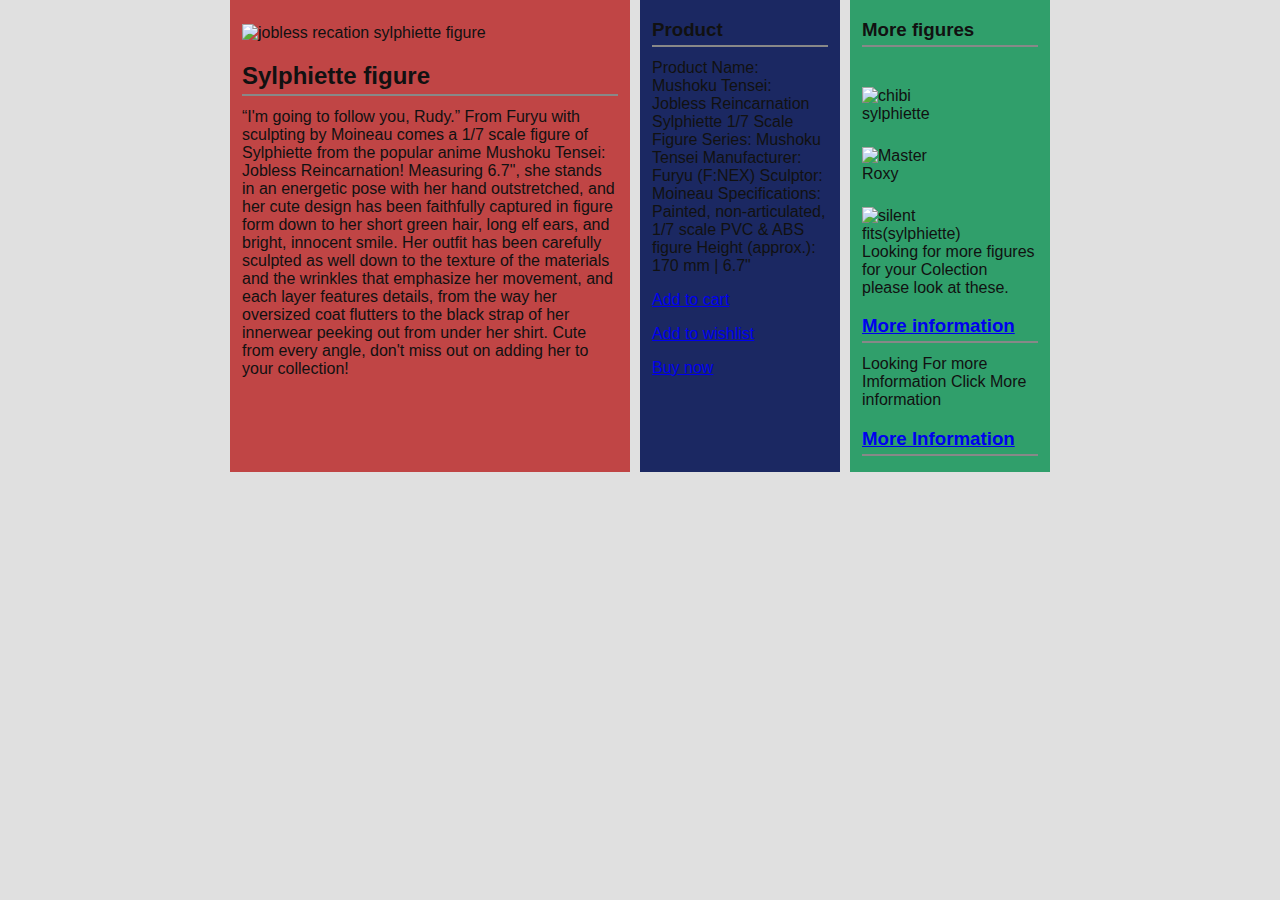
==== test-for-students/index.html @ 5f64ad26 "dfsdf" ====
<!DOCTYPE html>
<html lang="en">
    <head>
        <meta charset="UTF-8">
        <meta name="viewport" content="width=device-width, initial-scale=1.0">
        <title>MeBay-Product-Page</title>
        <link href="css/style.css" rel="stylesheet">
    </head>
        <body>
            <div id="three-columns">
                <div id="column-1">
                    <img class="image-1"
                        src="images/sylphiette.png"
                        alt="jobless recation sylphiette figure"
                    >
                    <h2>
                        Sylphiette figure
                    </h2>
                    <p>
                        “I'm going to follow you, Rudy.”
                        From Furyu with sculpting by Moineau comes a 1/7 scale 
                        figure of Sylphiette from the popular anime Mushoku Tensei:
                         Jobless Reincarnation! Measuring 6.7", she stands in 
                         an energetic pose with her hand outstretched, and her
                         cute design has been faithfully captured in figure form
                          down to her short green hair, long elf ears, and 
                          bright, innocent smile. Her outfit has been carefully
                          sculpted as well down to the texture of the materials
                          and the wrinkles that emphasize her movement, and each
                        layer features details, from the way her oversized coat 
                        flutters to the black strap of her innerwear peeking out 
                        from under her shirt. Cute from every angle, don't miss 
                        out on adding her to your collection!
                    </p>
                </div>
                <div id="column-2">
                    <h3>Product</h3>
                    <p>
                    Product Name: Mushoku Tensei: Jobless Reincarnation Sylphiette 1/7 Scale Figure

                    Series: Mushoku Tensei
                    Manufacturer: Furyu (F:NEX)
                    Sculptor: Moineau
                    Specifications: Painted, non-articulated,
                    1/7 scale PVC & ABS figure
                    Height (approx.): 170 mm | 6.7"
                    </p>
                    <p>
                        <a href="#section1">Add to cart</a>
                    </p>
                    <p>
                        <a href="#section1">Add to wishlist</a>
                    </p>
                    <p>
                        <a href="#section1">Buy now</a>
                    </p>
                </div>
                <div id="column-3">
                    <h3>More figures</h3>
                    <p>
                        <div id="images-2">
                            <img
                                src="images/3.png"
                                alt="chibi sylphiette"
                            >
                            <img
                                src="images/4.png"
                                alt="Master Roxy"
                            >
                            <img
                                src="images/number 2.png"
                                alt="silent fits(sylphiette)"
                            >
                        </div>
                        Looking for more figures for your Colection please look 
                        at these.                   
                    </p>
                    <h3><a href="#section1">More information</a></h3>
                    <p>
                       Looking For more Imformation Click More information
                       <h3><a href="#section1">More Information</a></h3>
                    </p>
                </div>
            </div>
    </body>
</html>
---- test-for-students/css/style.css ----
* {
    box-sizing: border-box;
}
body {
    margin: 0px;
    font-family: sans-serif;
}
body {
    background-color: #E0E0E0;
    color: #111111;
}
#image-1{
    width: 100px;
}
#images-2{
    width: 100px;
}
#three-columns {
    display: grid;
    grid-template-columns: 1fr 400px 200px 200px 1fr;
    grid-template-areas: ". column-area-1 column-area-2 column-area-3 .";
    gap: 10px;
}
#column-1 {
    background-color: rgb(192, 69, 69);
    padding: 0px 12px;
    grid-area: column-area-1;
}
#column-2 {
    background-color: rgb(27, 40, 98);
    padding: 0px 12px;
    grid-area: column-area-2;
}
#column-3 {
    background-color: rgb(48, 159, 107);
    padding: 0px 12px;
    grid-area: column-area-3;
}
#three-columns img {
    margin-top: 24px;
    width: 100%;
}
#three-columns h2,
#three-columns h3 {
    border-bottom: 2px solid #888888;
    padding-bottom: 4px;
    margin-bottom: 0px;
}
#three-columns p {
    margin-top: 12px;
}
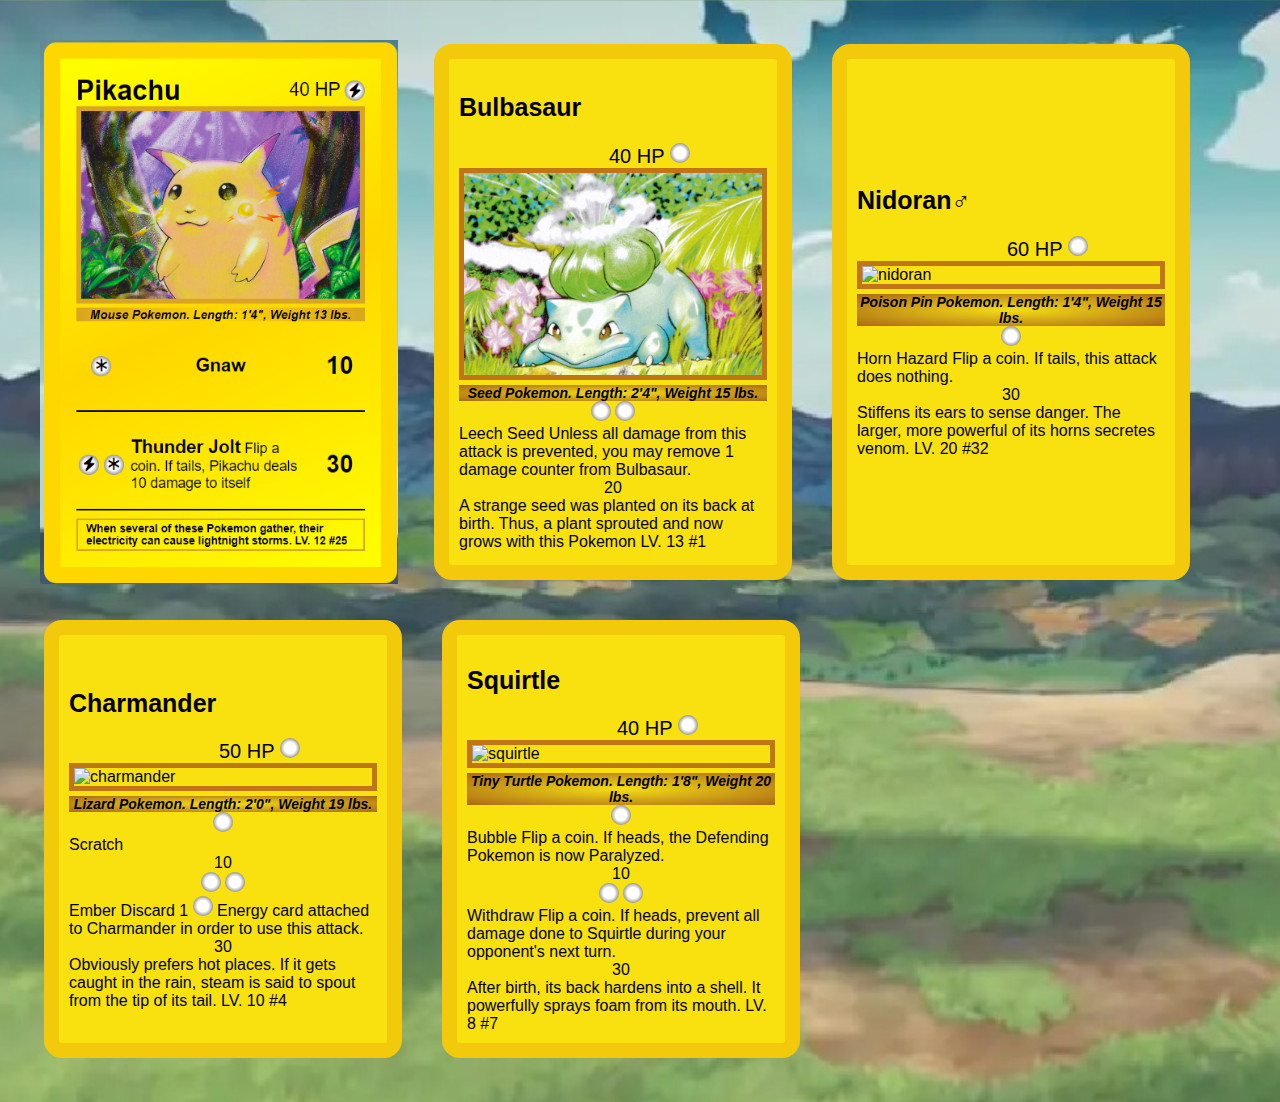
==== commit 91a020d1: "sdsdsd" ====
--- a/test-for-students/index.html
+++ b/test-for-students/index.html
@@ -3,84 +3,164 @@
     <head>
         <meta charset="UTF-8">
         <meta name="viewport" content="width=device-width, initial-scale=1.0">
-        <title>MeBay-Product-Page</title>
+        <title>Pokemon Cards (Exercise)</title>
+        <link rel="stylesheet" href="https://cdnjs.cloudflare.com/ajax/libs/font-awesome/6.2.0/css/all.min.css" integrity="sha512-xh6O/CkQoPOWDdYTDqeRdPCVd1SpvCA9XXcUnZS2FmJNp1coAFzvtCN9BmamE+4aHK8yyUHUSCcJHgXloTyT2A==" crossorigin="anonymous" referrerpolicy="no-referrer" />
+        <link href="css/setup.css" rel="stylesheet">
         <link href="css/style.css" rel="stylesheet">
     </head>
-        <body>
-            <div id="three-columns">
-                <div id="column-1">
-                    <img class="image-1"
-                        src="images/sylphiette.png"
-                        alt="jobless recation sylphiette figure"
-                    >
-                    <h2>
-                        Sylphiette figure
-                    </h2>
-                    <p>
-                        “I'm going to follow you, Rudy.”
-                        From Furyu with sculpting by Moineau comes a 1/7 scale 
-                        figure of Sylphiette from the popular anime Mushoku Tensei:
-                         Jobless Reincarnation! Measuring 6.7", she stands in 
-                         an energetic pose with her hand outstretched, and her
-                         cute design has been faithfully captured in figure form
-                          down to her short green hair, long elf ears, and 
-                          bright, innocent smile. Her outfit has been carefully
-                          sculpted as well down to the texture of the materials
-                          and the wrinkles that emphasize her movement, and each
-                        layer features details, from the way her oversized coat 
-                        flutters to the black strap of her innerwear peeking out 
-                        from under her shirt. Cute from every angle, don't miss 
-                        out on adding her to your collection!
-                    </p>
+    <body>
+        <div id="section-3">
+            <div class="card-container">
+                <!--
+                    This is a screenshot of the card style you're aiming for.
+                -->
+                <img 
+                    src="images/pokemon-card-0.png" 
+                    alt="example card"
+                    class="example-card"
+                >
+
+                <!--
+                    These remaining 4 cards should be styled to match the
+                    example above as closely as possible.
+                -->
+                <div id="pokemon-card-1" class="card-style-3">
+                    <div class="pokemon-header">
+                        <h2 class="name">Bulbasaur</h2>
+                        <div class="health">
+                            40 HP <i class="fa-solid fa-leaf"></i>
+                        </div>
+                    </div>
+                    <img src="images/bulbasaur.png" alt="bulbasaur">
+                    <div class="details">
+                        Seed Pokemon. Length: 2'4", Weight 15 lbs.
+                    </div>
+                    <div class="attack">
+                        <div class="energy">
+                            <i class="fa-solid fa-leaf"></i>
+                            <i class="fa-solid fa-leaf"></i>
+                        </div>
+                        <div class="description">
+                            <span class="bold">Leech Seed</span>
+                            Unless all damage from this attack is prevented,
+                            you may remove 1 damage counter from Bulbasaur.
+                        </div>
+                        <div class="power">20</div>
+                    </div>
+                    <div class="data">
+                        A strange seed was planted on its back at birth.
+                        Thus, a plant sprouted and now grows with this
+                        Pokemon LV. 13 #1
+                    </div>
                 </div>
-                <div id="column-2">
-                    <h3>Product</h3>
-                    <p>
-                    Product Name: Mushoku Tensei: Jobless Reincarnation Sylphiette 1/7 Scale Figure
+                
+                <div id="pokemon-card-2" class="card-style-3">
+                    <div class="pokemon-header">
+                        <h2 class="name">Nidoran&male;</h2>
+                        <div class="health">
+                            60 HP <i class="fa-solid fa-leaf"></i>
+                        </div>
+                    </div>
+                    <img src="images/nidoran.png" alt="nidoran">
+                    <div class="details">
+                        Poison Pin Pokemon. Length: 1'4", Weight 15 lbs.
+                    </div>
+                    <div class="attack">
+                        <div class="energy">
+                            <i class="fa-solid fa-leaf"></i>
+                        </div>
+                        <div class="description">
+                            <span class="bold">Horn Hazard</span>
+                            Flip a coin. If tails, this attack does nothing.
+                        </div>
+                        <div class="power">30</div>
+                    </div>
+                    <div class="data">
+                        Stiffens its ears to sense danger. The larger, more
+                        powerful of its horns secretes venom. LV. 20 #32
+                    </div>
+                </div>
 
-                    Series: Mushoku Tensei
-                    Manufacturer: Furyu (F:NEX)
-                    Sculptor: Moineau
-                    Specifications: Painted, non-articulated,
-                    1/7 scale PVC & ABS figure
-                    Height (approx.): 170 mm | 6.7"
-                    </p>
-                    <p>
-                        <a href="#section1">Add to cart</a>
-                    </p>
-                    <p>
-                        <a href="#section1">Add to wishlist</a>
-                    </p>
-                    <p>
-                        <a href="#section1">Buy now</a>
-                    </p>
+                <div id="pokemon-card-3" class="card-style-3">
+                    <div class="pokemon-header">
+                        <h2 class="name">Charmander</h2>
+                        <div class="health">
+                            50 HP <i class="fa-solid fa-fire"></i>
+                        </div>
+                    </div>
+                    <img src="images/charmander.png" alt="charmander">
+                    <div class="details">
+                        Lizard Pokemon. Length: 2'0", Weight 19 lbs.
+                    </div>
+                    <div class="attack">
+                        <div class="energy">
+                            <i class="fa-solid fa-asterisk"></i>
+                        </div>
+                        <div class="description">
+                            <span class="bold">Scratch</span>
+                        </div>
+                        <div class="power">10</div>
+                    </div>
+                    <div class="attack">
+                        <div class="energy">
+                            <i class="fa-solid fa-fire"></i>
+                            <i class="fa-solid fa-asterisk"></i>
+                        </div>
+                        <div class="description">
+                            <span class="bold">Ember</span>
+                            Discard 1 <i class="fa-solid fa-fire"></i> Energy
+                            card attached to Charmander in order to use this
+                            attack.
+                        </div>
+                        <div class="power">30</div>
+                    </div>
+                    <div class="data">
+                        Obviously prefers hot places. If it gets caught in
+                        the rain, steam is said to spout from the tip of 
+                        its tail. LV. 10 #4
+                    </div>
                 </div>
-                <div id="column-3">
-                    <h3>More figures</h3>
-                    <p>
-                        <div id="images-2">
-                            <img
-                                src="images/3.png"
-                                alt="chibi sylphiette"
-                            >
-                            <img
-                                src="images/4.png"
-                                alt="Master Roxy"
-                            >
-                            <img
-                                src="images/number 2.png"
-                                alt="silent fits(sylphiette)"
-                            >
+
+                <div id="pokemon-card-4" class="card-style-3">
+                    <div class="pokemon-header">
+                        <h2 class="name">Squirtle</h2>
+                        <div class="health">
+                            40 HP <i class="fa-solid fa-droplet"></i>
                         </div>
-                        Looking for more figures for your Colection please look 
-                        at these.                   
-                    </p>
-                    <h3><a href="#section1">More information</a></h3>
-                    <p>
-                       Looking For more Imformation Click More information
-                       <h3><a href="#section1">More Information</a></h3>
-                    </p>
+                    </div>
+                    <img src="images/squirtle.png" alt="squirtle">
+                    <div class="details">
+                        Tiny Turtle Pokemon. Length: 1'8", Weight 20 lbs.
+                    </div>
+                    <div class="attack">
+                        <div class="energy">
+                            <i class="fa-solid fa-droplet"></i>
+                        </div>
+                        <div class="description">
+                            <span class="bold">Bubble</span>
+                            Flip a coin. If heads, the Defending Pokemon is
+                            now Paralyzed.
+                        </div>
+                        <div class="power">10</div>
+                    </div>
+                    <div class="attack">
+                        <div class="energy">
+                            <i class="fa-solid fa-droplet"></i>
+                            <i class="fa-solid fa-asterisk"></i>
+                        </div>
+                        <div class="description">
+                            <span class="bold">Withdraw</span>
+                            Flip a coin. If heads, prevent all damage done
+                            to Squirtle during your opponent's next turn.
+                        </div>
+                        <div class="power">30</div>
+                    </div>
+                    <div class="data">
+                        After birth, its back  hardens into a shell.
+                        It powerfully sprays foam from its mouth. LV. 8 #7
+                    </div>
                 </div>
             </div>
+        </div>
     </body>
 </html>--- a/test-for-students/css/setup.css
+++ b/test-for-students/css/setup.css
@@ -0,0 +1,56 @@
+* {
+    box-sizing: border-box;
+}
+
+body {
+    margin: 0px;
+    font-family: sans-serif;
+}
+
+#section-3 {
+    padding: 24px;
+    min-height: 100vh;
+}
+
+#section-3 {
+    background: url("../images/sinnoh-plain.jpg");
+    background-size: cover;
+    background-position: center center;
+}
+
+.card-container {
+    display: flex;
+    flex-wrap: wrap;
+    align-items: flex-start;
+}
+
+#section-3 .card-container {
+    align-items: stretch;
+}
+
+#section-3 .example-card {
+    max-width: 358px;
+    margin: 16px;
+}
+
+.card-style-3 .attack .energy {
+    min-width: 50px;
+    text-align: center;
+}
+
+.card-style-3 .power {
+    min-width: 50px;
+    text-align: center;
+}
+
+.card-style-3 i {
+    background: radial-gradient(white 40%, #333333);
+    border-radius: 50%;
+    display: inline-flex;
+    justify-content: center;
+    align-items: center;
+    width: 20px;
+    height: 20px;
+    padding: 3px;
+    font-size: 14px;
+}--- a/test-for-students/css/style.css
+++ b/test-for-students/css/style.css
@@ -1,51 +1,65 @@
+/*
+    Write your CSS for the assignment here.
+
+    You shouldn't need to modify the HTML;
+    however, you are allowed to. 
+    
+    Just be aware that you may break some
+    of the setup.css styling if you do so.
+*/
+
 * {
     box-sizing: border-box;
 }
+
 body {
     margin: 0px;
     font-family: sans-serif;
 }
-body {
-    background-color: #E0E0E0;
-    color: #111111;
+
+.card-style-3 {
+    max-width: 358px;
+    max-height:580px;
+    margin:20px;
+    border-radius: 18px;
+    padding: 10px;
+    background-color: white;
+    display: flex;
+    flex-direction:column;
+    justify-content: center;
+    background-color: rgb(248, 225, 14);
+    border: 15px solid  rgb(243, 201, 12)
 }
-#image-1{
-    width: 100px;
+
+.pokemon-header {
+    display: flex;
+    /* align-items: center; */
+    flex-direction: column;
 }
-#images-2{
-    width: 100px;
+
+.pokemon-header .health {
+   margin-left: 150px;
+   font-size: 20px;
+   
 }
-#three-columns {
-    display: grid;
-    grid-template-columns: 1fr 400px 200px 200px 1fr;
-    grid-template-areas: ". column-area-1 column-area-2 column-area-3 .";
-    gap: 10px;
+
+.pokemon-header .name {
+    font-size: 25px
 }
-#column-1 {
-    background-color: rgb(192, 69, 69);
-    padding: 0px 12px;
-    grid-area: column-area-1;
+
+.details {
+    font-size: 14px;
+    font-style:italic;
+    font-weight: bold;
+    text-align: center;
+    background:  radial-gradient(
+        at center,
+        #f5de16,
+        #aa6915
+    );
 }
-#column-2 {
-    background-color: rgb(27, 40, 98);
-    padding: 0px 12px;
-    grid-area: column-area-2;
-}
-#column-3 {
-    background-color: rgb(48, 159, 107);
-    padding: 0px 12px;
-    grid-area: column-area-3;
-}
-#three-columns img {
-    margin-top: 24px;
-    width: 100%;
-}
-#three-columns h2,
-#three-columns h3 {
-    border-bottom: 2px solid #888888;
-    padding-bottom: 4px;
-    margin-bottom: 0px;
-}
-#three-columns p {
-    margin-top: 12px;
+
+.card-style-3 img {
+    border: 5px solid  #c07616;
+    margin-bottom: 5px
 }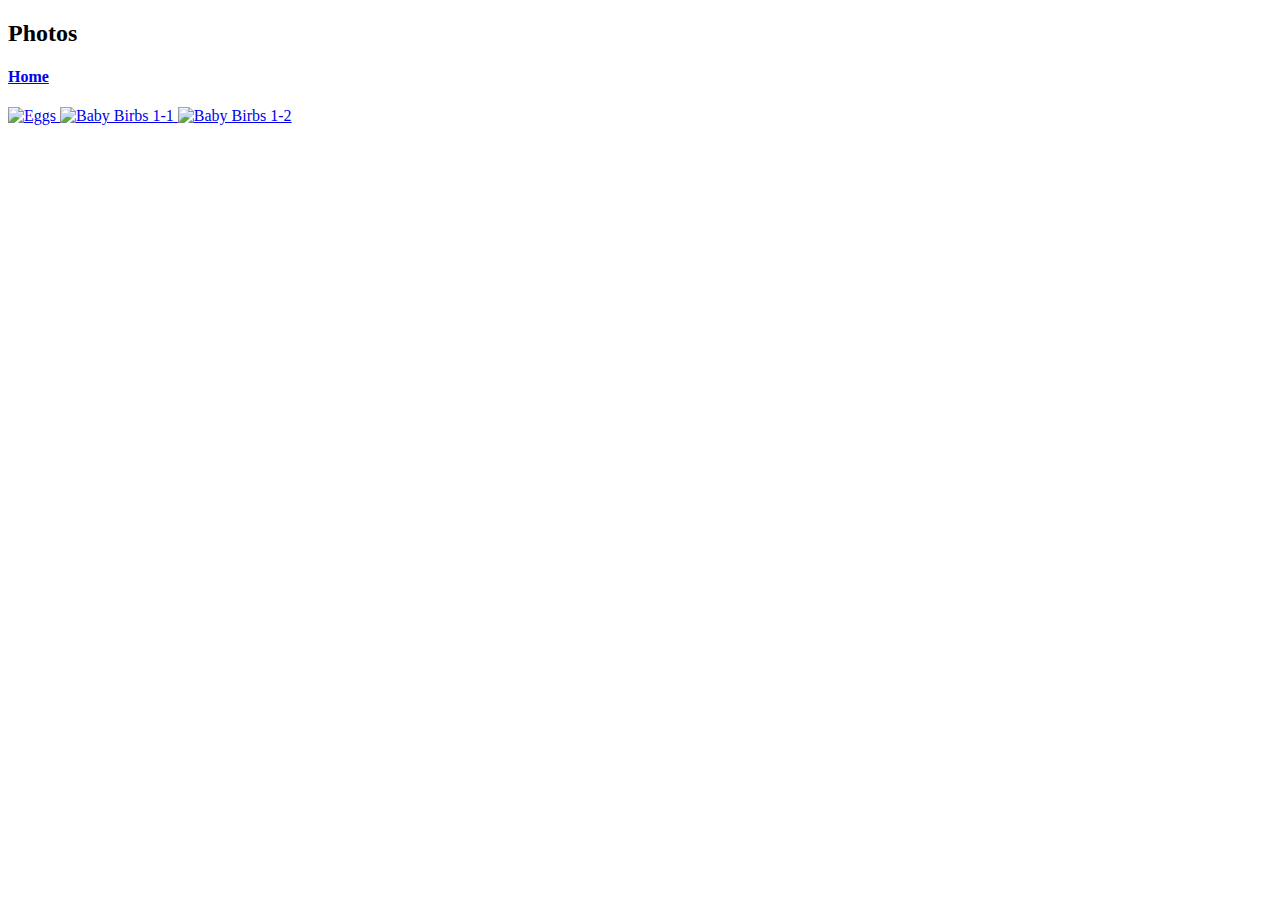
==== commit 035b7c8d: "jznkSdjflkjdfc" ====
--- a/test-for-students/index.html
+++ b/test-for-students/index.html
@@ -1,166 +1,34 @@
+
 <!DOCTYPE html>
 <html lang="en">
     <head>
         <meta charset="UTF-8">
         <meta name="viewport" content="width=device-width, initial-scale=1.0">
-        <title>Pokemon Cards (Exercise)</title>
+        <title>Photos</title>
+        <link href="css/photos-style.css" rel="stylesheet">
         <link rel="stylesheet" href="https://cdnjs.cloudflare.com/ajax/libs/font-awesome/6.2.0/css/all.min.css" integrity="sha512-xh6O/CkQoPOWDdYTDqeRdPCVd1SpvCA9XXcUnZS2FmJNp1coAFzvtCN9BmamE+4aHK8yyUHUSCcJHgXloTyT2A==" crossorigin="anonymous" referrerpolicy="no-referrer" />
-        <link href="css/setup.css" rel="stylesheet">
-        <link href="css/style.css" rel="stylesheet">
     </head>
     <body>
-        <div id="section-3">
-            <div class="card-container">
-                <!--
-                    This is a screenshot of the card style you're aiming for.
-                -->
-                <img 
-                    src="images/pokemon-card-0.png" 
-                    alt="example card"
-                    class="example-card"
-                >
-
-                <!--
-                    These remaining 4 cards should be styled to match the
-                    example above as closely as possible.
-                -->
-                <div id="pokemon-card-1" class="card-style-3">
-                    <div class="pokemon-header">
-                        <h2 class="name">Bulbasaur</h2>
-                        <div class="health">
-                            40 HP <i class="fa-solid fa-leaf"></i>
-                        </div>
-                    </div>
-                    <img src="images/bulbasaur.png" alt="bulbasaur">
-                    <div class="details">
-                        Seed Pokemon. Length: 2'4", Weight 15 lbs.
-                    </div>
-                    <div class="attack">
-                        <div class="energy">
-                            <i class="fa-solid fa-leaf"></i>
-                            <i class="fa-solid fa-leaf"></i>
-                        </div>
-                        <div class="description">
-                            <span class="bold">Leech Seed</span>
-                            Unless all damage from this attack is prevented,
-                            you may remove 1 damage counter from Bulbasaur.
-                        </div>
-                        <div class="power">20</div>
-                    </div>
-                    <div class="data">
-                        A strange seed was planted on its back at birth.
-                        Thus, a plant sprouted and now grows with this
-                        Pokemon LV. 13 #1
-                    </div>
-                </div>
-                
-                <div id="pokemon-card-2" class="card-style-3">
-                    <div class="pokemon-header">
-                        <h2 class="name">Nidoran&male;</h2>
-                        <div class="health">
-                            60 HP <i class="fa-solid fa-leaf"></i>
-                        </div>
-                    </div>
-                    <img src="images/nidoran.png" alt="nidoran">
-                    <div class="details">
-                        Poison Pin Pokemon. Length: 1'4", Weight 15 lbs.
-                    </div>
-                    <div class="attack">
-                        <div class="energy">
-                            <i class="fa-solid fa-leaf"></i>
-                        </div>
-                        <div class="description">
-                            <span class="bold">Horn Hazard</span>
-                            Flip a coin. If tails, this attack does nothing.
-                        </div>
-                        <div class="power">30</div>
-                    </div>
-                    <div class="data">
-                        Stiffens its ears to sense danger. The larger, more
-                        powerful of its horns secretes venom. LV. 20 #32
-                    </div>
-                </div>
-
-                <div id="pokemon-card-3" class="card-style-3">
-                    <div class="pokemon-header">
-                        <h2 class="name">Charmander</h2>
-                        <div class="health">
-                            50 HP <i class="fa-solid fa-fire"></i>
-                        </div>
-                    </div>
-                    <img src="images/charmander.png" alt="charmander">
-                    <div class="details">
-                        Lizard Pokemon. Length: 2'0", Weight 19 lbs.
-                    </div>
-                    <div class="attack">
-                        <div class="energy">
-                            <i class="fa-solid fa-asterisk"></i>
-                        </div>
-                        <div class="description">
-                            <span class="bold">Scratch</span>
-                        </div>
-                        <div class="power">10</div>
-                    </div>
-                    <div class="attack">
-                        <div class="energy">
-                            <i class="fa-solid fa-fire"></i>
-                            <i class="fa-solid fa-asterisk"></i>
-                        </div>
-                        <div class="description">
-                            <span class="bold">Ember</span>
-                            Discard 1 <i class="fa-solid fa-fire"></i> Energy
-                            card attached to Charmander in order to use this
-                            attack.
-                        </div>
-                        <div class="power">30</div>
-                    </div>
-                    <div class="data">
-                        Obviously prefers hot places. If it gets caught in
-                        the rain, steam is said to spout from the tip of 
-                        its tail. LV. 10 #4
-                    </div>
-                </div>
-
-                <div id="pokemon-card-4" class="card-style-3">
-                    <div class="pokemon-header">
-                        <h2 class="name">Squirtle</h2>
-                        <div class="health">
-                            40 HP <i class="fa-solid fa-droplet"></i>
-                        </div>
-                    </div>
-                    <img src="images/squirtle.png" alt="squirtle">
-                    <div class="details">
-                        Tiny Turtle Pokemon. Length: 1'8", Weight 20 lbs.
-                    </div>
-                    <div class="attack">
-                        <div class="energy">
-                            <i class="fa-solid fa-droplet"></i>
-                        </div>
-                        <div class="description">
-                            <span class="bold">Bubble</span>
-                            Flip a coin. If heads, the Defending Pokemon is
-                            now Paralyzed.
-                        </div>
-                        <div class="power">10</div>
-                    </div>
-                    <div class="attack">
-                        <div class="energy">
-                            <i class="fa-solid fa-droplet"></i>
-                            <i class="fa-solid fa-asterisk"></i>
-                        </div>
-                        <div class="description">
-                            <span class="bold">Withdraw</span>
-                            Flip a coin. If heads, prevent all damage done
-                            to Squirtle during your opponent's next turn.
-                        </div>
-                        <div class="power">30</div>
-                    </div>
-                    <div class="data">
-                        After birth, its back  hardens into a shell.
-                        It powerfully sprays foam from its mouth. LV. 8 #7
-                    </div>
-                </div>
-            </div>
+        <h2>
+            Photos
+        </h2>
+        <a href="index.html">
+            <h4 class="buttons">
+                Home
+            </h4>
+        <div class="photos-gallery">
+            <img id="egg"
+                src="images/Photos/01Eggs.JPG"
+                alt="Eggs"
+            >
+            <img id="birbs-1"
+                src="images/Photos/02birbs1.JPG"
+                alt="Baby Birbs 1-1"
+            >
+            <img id="birbs-2"
+            src="images/Photos/02birbs2.JPG"
+            alt="Baby Birbs 1-2"
+            >
         </div>
     </body>
-</html>+</html>
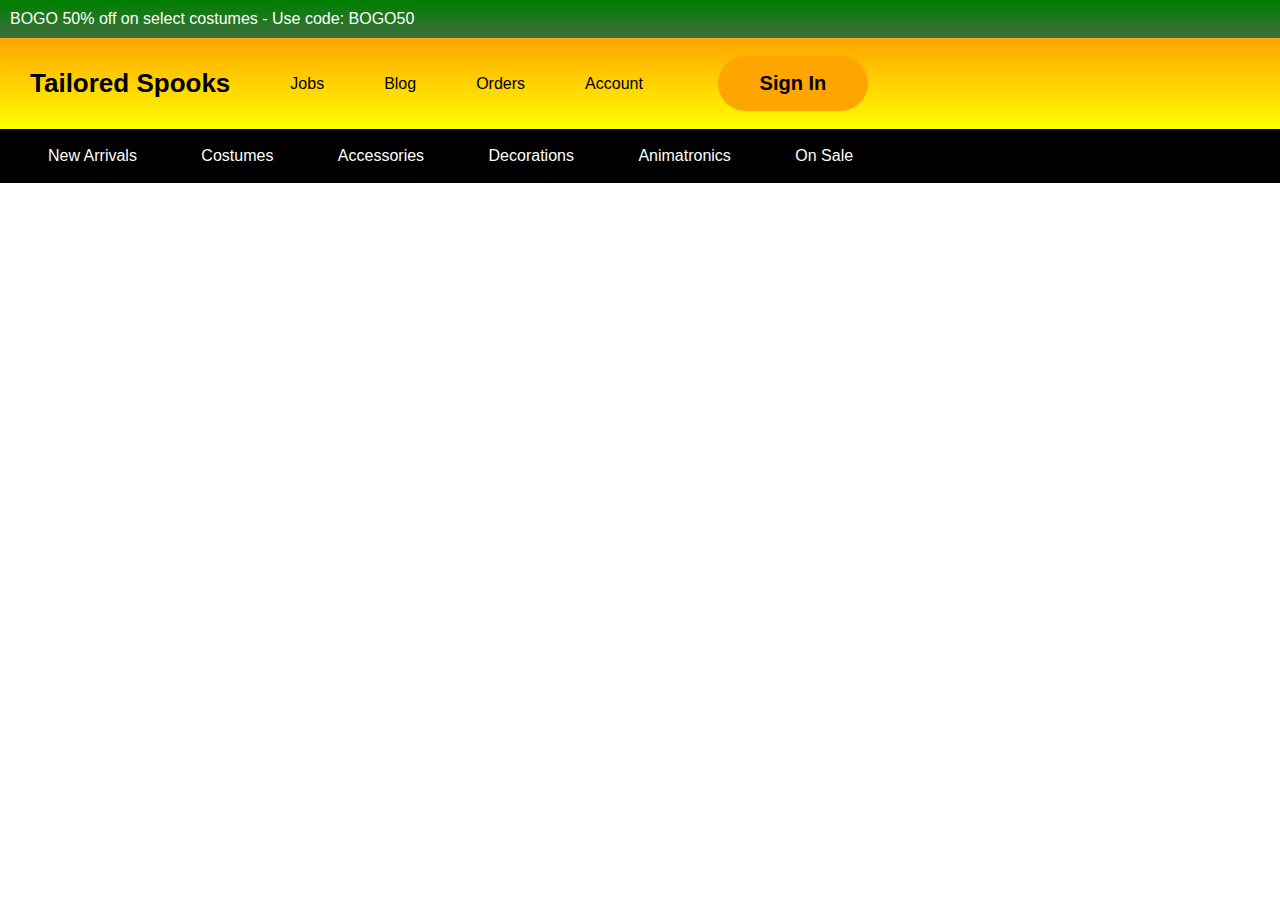
==== commit 26c7abf4: "fsdfsdf" ====
--- a/test-for-students/index.html
+++ b/test-for-students/index.html
@@ -1,34 +1,32 @@
-
 <!DOCTYPE html>
 <html lang="en">
     <head>
         <meta charset="UTF-8">
         <meta name="viewport" content="width=device-width, initial-scale=1.0">
-        <title>Photos</title>
-        <link href="css/photos-style.css" rel="stylesheet">
-        <link rel="stylesheet" href="https://cdnjs.cloudflare.com/ajax/libs/font-awesome/6.2.0/css/all.min.css" integrity="sha512-xh6O/CkQoPOWDdYTDqeRdPCVd1SpvCA9XXcUnZS2FmJNp1coAFzvtCN9BmamE+4aHK8yyUHUSCcJHgXloTyT2A==" crossorigin="anonymous" referrerpolicy="no-referrer" />
+        <title>Client NavBar 1</title>
+        <link href="css/style.css" rel="stylesheet">
     </head>
     <body>
-        <h2>
-            Photos
-        </h2>
-        <a href="index.html">
-            <h4 class="buttons">
-                Home
-            </h4>
-        <div class="photos-gallery">
-            <img id="egg"
-                src="images/Photos/01Eggs.JPG"
-                alt="Eggs"
-            >
-            <img id="birbs-1"
-                src="images/Photos/02birbs1.JPG"
-                alt="Baby Birbs 1-1"
-            >
-            <img id="birbs-2"
-            src="images/Photos/02birbs2.JPG"
-            alt="Baby Birbs 1-2"
-            >
+        <div id="navbar-top">
+            <a href="index.html">BOGO 50% off on select costumes
+                 - Use code: BOGO50
+            </a>
         </div>
+        <div id="navbar-middle">
+            <a href="index.html" id="logo-link-3">Tailored Spooks</a>
+            <a href="index.html">Jobs</a>
+            <a href="index.html">Blog</a>
+            <a href="index.html">Orders</a>
+            <a href="index.html">Account</a>
+            <a href="index.html" id="cta-button">Sign In</a>
+        </div>    
+        <div id="navbar-bottom">
+            <a href="index.html">New Arrivals</a>
+            <a href="index.html">Costumes</a>
+            <a href="index.html">Accessories</a>
+            <a href="index.html">Decorations</a>
+            <a href="index.html">Animatronics</a>
+            <a href="index.html">On Sale</a>
+        </div>    
     </body>
-</html>
+    </html>--- a/test-for-students/css/style.css
+++ b/test-for-students/css/style.css
@@ -0,0 +1,129 @@
+* {
+    box-sizing: border-box;
+}
+
+body  {
+    margin: 0px;
+    font-family: sans-serif;
+}
+
+#navbar-1 {
+    background-color: rgb(2, 59, 2);
+    display: flex;
+    align-items: center;
+}
+
+#navbar-1 #logo-link {
+    margin-right: auto;
+    font-size: 26px;
+}
+
+#navbar-1 a {
+    text-decoration: none;
+    color: white;
+    padding: 24px;
+}
+
+/*NavBar Client 2*/
+
+#navbar-2  {
+    background: linear-gradient(to bottom, coral , pink);
+    display: flex;
+    align-items: center;
+}
+
+#navbar-2 a {
+    text-decoration: none;
+    color: black;
+    padding: 24px;
+}
+
+#navbar-2 #logo-link-2 {
+    margin-right: auto;
+    font-size: 26px;
+}
+
+#navbar-2 #cta-button {
+    background-color: white;
+    color:pink ;
+    border-radius: 36px;
+    padding: 16px 24px;
+    font-size: 20px;
+    font-weight: bold;
+    min-width: 150px;
+    text-align: center;
+    margin-right: 24px;
+}    
+
+
+/*NavBar Client 3*/
+
+#navbar-top {
+    background: linear-gradient(to bottom, green, #3e6d3e);
+}
+
+#navbar-top .content-column {
+    display: flex;
+    justify-content: space-between;
+    align-items: center;
+}  
+
+#navbar-top a {
+    text-decoration: none;
+    color: white;
+    padding: 24px 0px;
+    text-align: center; 
+}
+
+
+
+#navbar-top {
+    padding: 10px; 
+}
+
+
+#navbar-middle #cta-button {
+    background-color: orange;
+    color: black;
+    border-radius: 30px;
+    padding: 16px 24px;
+    font-size: 20px;
+    font-weight: bold;
+    min-width: 150px;
+    text-align: center;
+    margin-left: 45px
+}
+
+#navbar-middle {
+    background: linear-gradient(to bottom, orange , yellow);
+    display: flex;
+    align-items: center;
+}
+
+#navbar-middle #logo-link-3 {
+    font-size: 26px;
+    font-weight: bold;
+}
+
+#navbar-middle a {
+    text-decoration: none;
+    color: black;
+    padding: 30px;
+}
+
+#navbar-middle #cta-button:hover {
+    background-color: white;
+    color: orange;
+    border: 2px solid black;
+}
+
+#navbar-bottom {
+    background-color: black;
+    padding: 18px;
+}
+
+#navbar-bottom a {
+    text-decoration: none;
+    color: white;
+    padding: 30px;
+}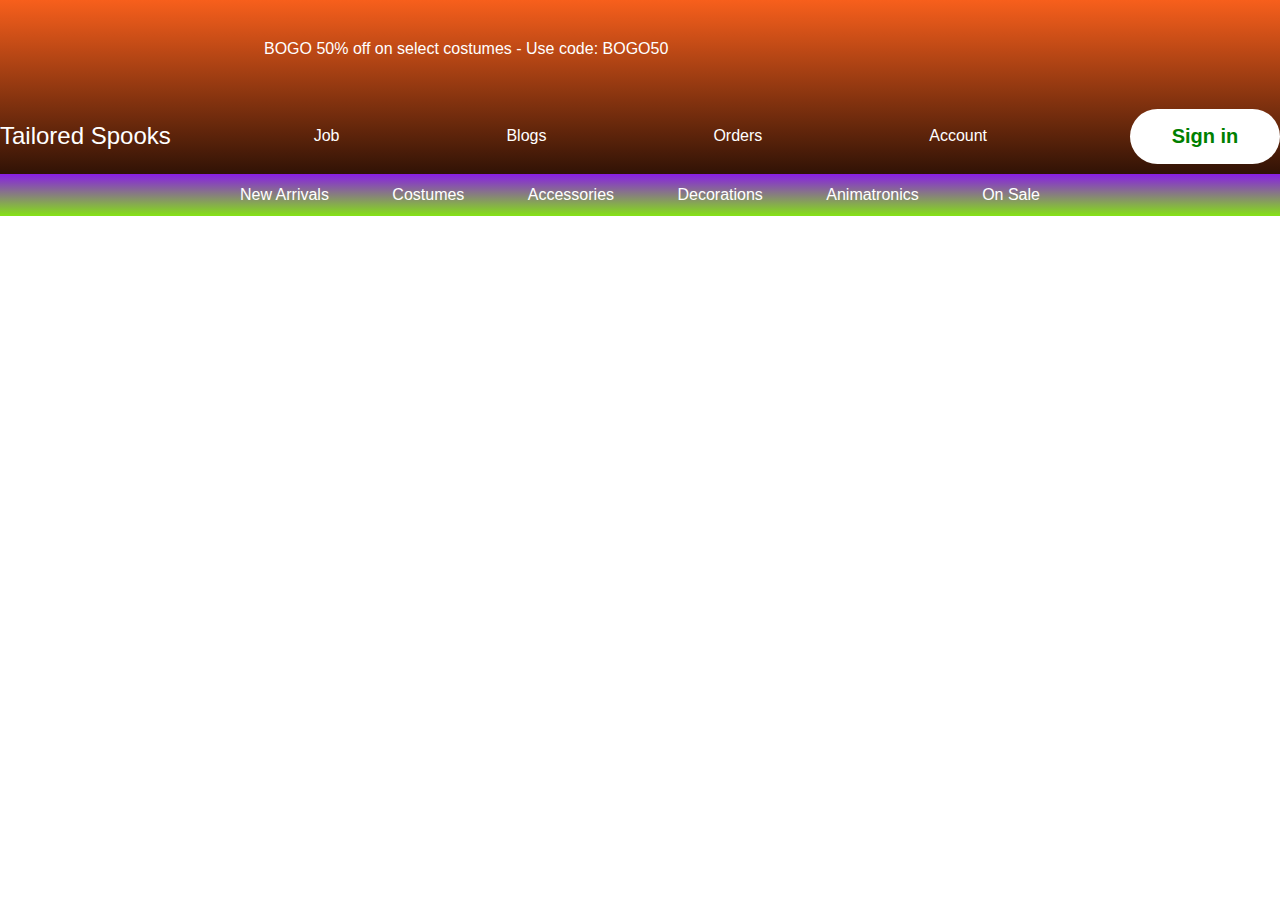
==== commit 9470d18a: "dfsdfs" ====
--- a/test-for-students/index.html
+++ b/test-for-students/index.html
@@ -3,30 +3,38 @@
     <head>
         <meta charset="UTF-8">
         <meta name="viewport" content="width=device-width, initial-scale=1.0">
-        <title>Client NavBar 1</title>
+        <title>Client Navbars</title>
         <link href="css/style.css" rel="stylesheet">
     </head>
     <body>
         <div id="navbar-top">
-            <a href="index.html">BOGO 50% off on select costumes
-                 - Use code: BOGO50
-            </a>
+            <div class="content-column">
+                <a href="index.html">
+                    <p>
+                        BOGO 50% off on select costumes - Use code: BOGO50
+                    </p>
+                </a>
+            </div>
+            <div class="content2">
+                    <p>
+                        Tailored Spooks
+                    </p>
+                    <a href="index.html">Job</a>
+                    <a href="index.html">Blogs</a>
+                    <a href="index.html">Orders</a>
+                    <a href="index.html">Account</a>
+                <a href="index.html" class="cta-button">Sign in</a>
+            </div>
+            <div id="navbar-bottom">
+                <div class="content-column">
+                    <a href="index.html">New Arrivals</a>
+                    <a href="index.html">Costumes</a>
+                    <a href="index.html">Accessories</a>
+                    <a href="index.html">Decorations</a>
+                    <a href="index.html">Animatronics</a>
+                    <a href="index.html">On Sale</a>
+                </div>
+            </div>
         </div>
-        <div id="navbar-middle">
-            <a href="index.html" id="logo-link-3">Tailored Spooks</a>
-            <a href="index.html">Jobs</a>
-            <a href="index.html">Blog</a>
-            <a href="index.html">Orders</a>
-            <a href="index.html">Account</a>
-            <a href="index.html" id="cta-button">Sign In</a>
-        </div>    
-        <div id="navbar-bottom">
-            <a href="index.html">New Arrivals</a>
-            <a href="index.html">Costumes</a>
-            <a href="index.html">Accessories</a>
-            <a href="index.html">Decorations</a>
-            <a href="index.html">Animatronics</a>
-            <a href="index.html">On Sale</a>
-        </div>    
     </body>
-    </html>+</html>--- a/test-for-students/css/style.css
+++ b/test-for-students/css/style.css
@@ -2,128 +2,116 @@
     box-sizing: border-box;
 }
 
-body  {
+body {
     margin: 0px;
     font-family: sans-serif;
 }
 
-#navbar-1 {
-    background-color: rgb(2, 59, 2);
+#navbar {
+    background: linear-gradient(to bottom, #704700, #FF921F);
     display: flex;
     align-items: center;
 }
 
-#navbar-1 #logo-link {
-    margin-right: auto;
-    font-size: 26px;
-}
-
-#navbar-1 a {
+#navbar a {
     text-decoration: none;
     color: white;
     padding: 24px;
 }
 
-/*NavBar Client 2*/
+#navbar p {
+    font-family:'Trebuchet MS', 'Lucida Sans Unicode', 'Lucida Grande', 'Lucida Sans', Arial, sans-serif;
+    font-size: x-large;
+    color: #fed950;
+}
 
-#navbar-2  {
-    background: linear-gradient(to bottom, coral , pink);
+#navbar-2 {
+    background: linear-gradient(to bottom, #effaf6, #4ebeef);
     display: flex;
+    justify-content: space-between;
     align-items: center;
 }
 
 #navbar-2 a {
     text-decoration: none;
-    color: black;
+    color: #1d6d86;
     padding: 24px;
 }
 
-#navbar-2 #logo-link-2 {
-    margin-right: auto;
-    font-size: 26px;
+#navbar-2 .cta-button {
+    background-color: white;
+    color: blue;
+    border-radius: 36px;
+    padding: 16px 24px;
+    font-size: 20px;
+    min-width: 150px;
+    text-align: center;
+    margin-right: 24px;
 }
 
-#navbar-2 #cta-button {
+#navbar-2 p {
+    font-family:'Trebuchet MS', 'Lucida Sans Unicode', 
+    'Lucida Grande', 'Lucida Sans', Arial, sans-serif;
+    font-size: x-large;
+    margin-right: auto;
+}
+
+.content-column {
+    width: 800px;
+    margin: 0px auto;
+}
+
+#navbar-top {
+    background: linear-gradient(to bottom, #F75F1C, #000000);
+}
+
+#navbar-top .content-column {
+    display: flex;
+    justify-content: space-between;
+    align-items: center;
+}
+
+#navbar-top a {
+    text-decoration: none;
+    color: white;
+    padding: 24px;
+}
+
+#navbar-top .promo {
+    color: white;
+}
+
+#navbar-top .content2 p {
+    font-size: x-large;
+    color: white;
+    font-family: 'Segoe UI', Tahoma, Geneva, Verdana, sans-serif;
+}
+
+#navbar-top .cta-button {
     background-color: white;
-    color:pink ;
+    color: green;
     border-radius: 36px;
     padding: 16px 24px;
     font-size: 20px;
     font-weight: bold;
     min-width: 150px;
     text-align: center;
-    margin-right: 24px;
-}    
-
-
-/*NavBar Client 3*/
-
-#navbar-top {
-    background: linear-gradient(to bottom, green, #3e6d3e);
 }
 
-#navbar-top .content-column {
+#navbar-bottom {
+    background: linear-gradient(to bottom, #881ee4, #85e215);
+}
+
+#navbar-bottom 
+.content-column, 
+.content2 {
     display: flex;
     justify-content: space-between;
     align-items: center;
-}  
-
-#navbar-top a {
-    text-decoration: none;
-    color: white;
-    padding: 24px 0px;
-    text-align: center; 
-}
-
-
-
-#navbar-top {
-    padding: 10px; 
-}
-
-
-#navbar-middle #cta-button {
-    background-color: orange;
-    color: black;
-    border-radius: 30px;
-    padding: 16px 24px;
-    font-size: 20px;
-    font-weight: bold;
-    min-width: 150px;
-    text-align: center;
-    margin-left: 45px
-}
-
-#navbar-middle {
-    background: linear-gradient(to bottom, orange , yellow);
-    display: flex;
-    align-items: center;
-}
-
-#navbar-middle #logo-link-3 {
-    font-size: 26px;
-    font-weight: bold;
-}
-
-#navbar-middle a {
-    text-decoration: none;
-    color: black;
-    padding: 30px;
-}
-
-#navbar-middle #cta-button:hover {
-    background-color: white;
-    color: orange;
-    border: 2px solid black;
-}
-
-#navbar-bottom {
-    background-color: black;
-    padding: 18px;
 }
 
 #navbar-bottom a {
     text-decoration: none;
     color: white;
-    padding: 30px;
+    padding: 12px 0px;
 }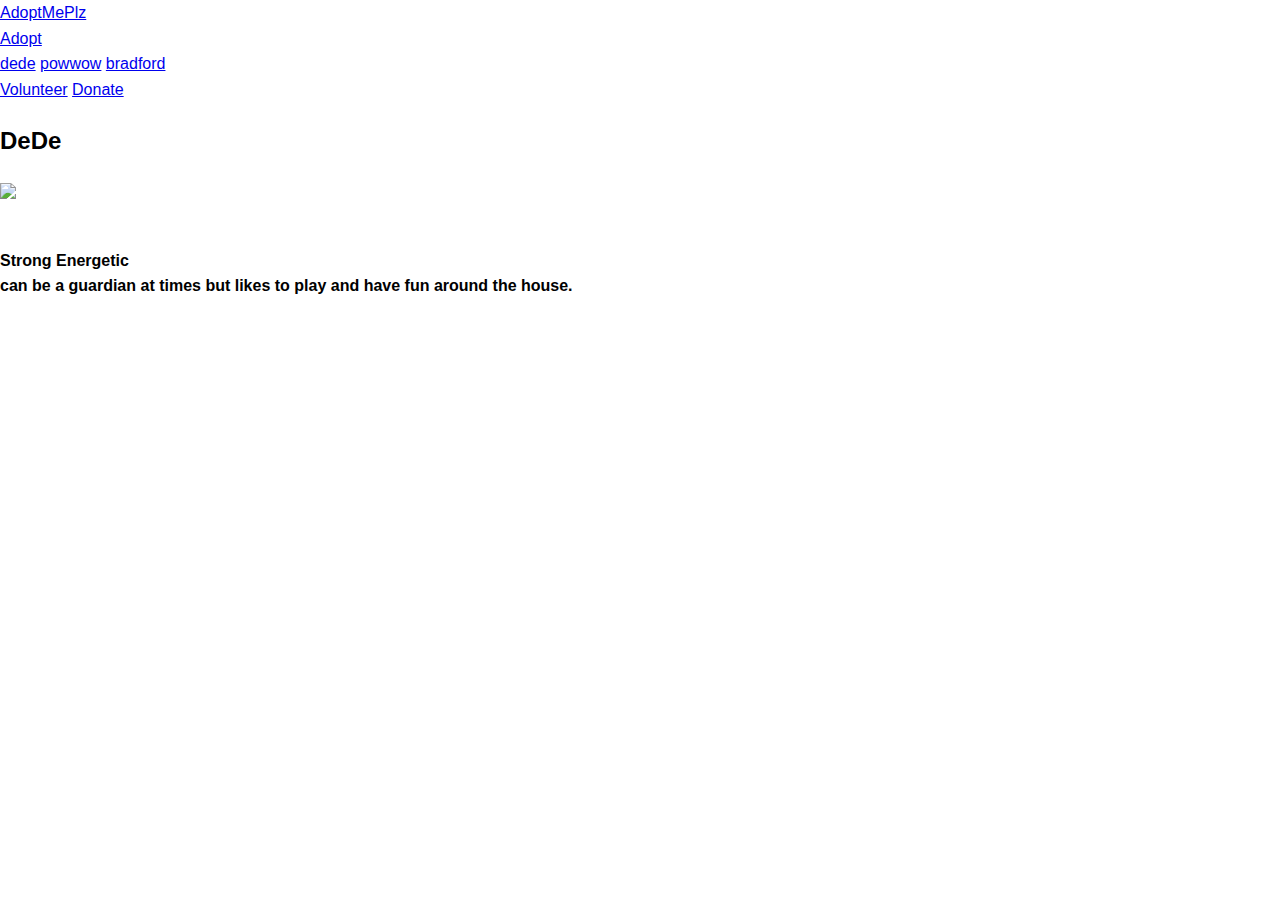
==== commit fd40f84d: "fsdfsf" ====
--- a/test-for-students/index.html
+++ b/test-for-students/index.html
@@ -3,38 +3,35 @@
     <head>
         <meta charset="UTF-8">
         <meta name="viewport" content="width=device-width, initial-scale=1.0">
-        <title>Client Navbars</title>
+        <title>dropdown-menu-site</title>
         <link href="css/style.css" rel="stylesheet">
     </head>
-    <body>
-        <div id="navbar-top">
-            <div class="content-column">
-                <a href="index.html">
+        <body>
+        
+            <div id="navbar">
+                <a id="logo" href="#">AdoptMePlz</a>
+                <div class="dropdown-container">
+                <a href="#">Adopt</a>
+                <div class="dropdown-menu">
+                    <a href="dede.html">dede</a>
+                    <a href="powwow.html">powwow</a>
+                    <a href="bradford.html">bradford</a>
+                </div>
+                
+            </div>
+                <a href="#">Volunteer</a>
+                <a href="#">Donate</a>
+            </div>
+            <div id="hero">
+                <div class="center-column">
+                    <h2>DeDe</h2>
+                    <img src="images/light brown dog.jpg">
                     <p>
-                        BOGO 50% off on select costumes - Use code: BOGO50
+                      <b><br>Strong Energetic</br> can be a guardian
+                         at times but likes 
+                      to play and have fun around the house.</b>
                     </p>
-                </a>
-            </div>
-            <div class="content2">
-                    <p>
-                        Tailored Spooks
-                    </p>
-                    <a href="index.html">Job</a>
-                    <a href="index.html">Blogs</a>
-                    <a href="index.html">Orders</a>
-                    <a href="index.html">Account</a>
-                <a href="index.html" class="cta-button">Sign in</a>
-            </div>
-            <div id="navbar-bottom">
-                <div class="content-column">
-                    <a href="index.html">New Arrivals</a>
-                    <a href="index.html">Costumes</a>
-                    <a href="index.html">Accessories</a>
-                    <a href="index.html">Decorations</a>
-                    <a href="index.html">Animatronics</a>
-                    <a href="index.html">On Sale</a>
-                </div>
-            </div>
+    
         </div>
     </body>
 </html>--- a/test-for-students/css/style.css
+++ b/test-for-students/css/style.css
@@ -1,117 +1,163 @@
-* {
-    box-sizing: border-box;
+body {
+    font-family: 'Roboto', sans-serif;
+    margin: 0;
+    padding: 0;
+    line-height: 1.6;
+  }
+  
+.hero {
+    height: 100vh;
+    background: linear-gradient(to bottom, rgba(0, 0, 0, 0) 0%, rgba(0, 0, 0, 0.7) 100%), 
+    url('../images/puppy paw background.png') no-repeat center center/cover;
+/* ... other styles */
+    display: flex;
+    flex-direction: column;
+    justify-content: center; 
+    align-items: center;
+    color: white;
+    text-align: center;
+    position: relative;
+    background-attachment: fixed;
+}
+  
+  .hero::after {
+    content: "";
+    position: absolute;
+    top: 0;
+    left: 0;
+    width: 100%;
+    height: 100%;
+    background: rgba(0, 0, 0, 0.5);
+    z-index: -1;
+  }
+  
+  .navbar {
+    background: linear-gradient(90deg, #ff6a00, #ffa600);
+    padding: 15px 20px;
+    display: flex;
+    justify-content: space-between;
+    align-items: center;
+    box-shadow: 0 4px 6px rgba(0, 0, 0, 0.1);
+    position: fixed;
+    width: 100%;
+    top: 0;
+    z-index: 1000;
+  }
+  
+  .container {
+    margin-top: 60px;
+  }
+.logo {
+    font-size: 24px;
+    font-weight: 700;
+    color: white;
 }
 
-body {
-    margin: 0px;
-    font-family: sans-serif;
+.paw {
+    font-size: 24px;
 }
 
-#navbar {
-    background: linear-gradient(to bottom, #704700, #FF921F);
+.menu {
     display: flex;
     align-items: center;
 }
 
-#navbar a {
+.menu a, .dropbtn {
+    color: white;
+    padding: 10px 15px;
     text-decoration: none;
-    color: white;
-    padding: 24px;
+    text-align: center;
+    background: none;
+    border: none;
+    font-size: 16px;
+    font-weight: 500;
+    cursor: pointer;
+    transition: background 0.3s ease;
 }
 
-#navbar p {
-    font-family:'Trebuchet MS', 'Lucida Sans Unicode', 'Lucida Grande', 'Lucida Sans', Arial, sans-serif;
-    font-size: x-large;
-    color: #fed950;
+.menu a:hover, .dropdown:hover .dropbtn {
+    background-color: rgba(255, 255, 255, 0.2);
+    border-radius: 5px;
 }
 
-#navbar-2 {
-    background: linear-gradient(to bottom, #effaf6, #4ebeef);
-    display: flex;
-    justify-content: space-between;
-    align-items: center;
+.dropdown {
+    position: relative;
+    display: inline-block;
 }
 
-#navbar-2 a {
-    text-decoration: none;
-    color: #1d6d86;
-    padding: 24px;
+.dropdown-content {
+    display: none;
+    position: absolute;
+    background-color: white;
+    box-shadow: 0px 8px 16px 0px rgba(0, 0, 0, 0.2);
+    z-index: 1;
+    border-radius: 5px;
+    overflow: hidden;
 }
 
-#navbar-2 .cta-button {
-    background-color: white;
-    color: blue;
-    border-radius: 36px;
-    padding: 16px 24px;
-    font-size: 20px;
-    min-width: 150px;
-    text-align: center;
-    margin-right: 24px;
+.dropdown-content a {
+    color: #333;
+    padding: 12px 16px;
+    text-decoration: none;
+    display: block;
+    transition: background 0.3s ease;
 }
 
-#navbar-2 p {
-    font-family:'Trebuchet MS', 'Lucida Sans Unicode', 
-    'Lucida Grande', 'Lucida Sans', Arial, sans-serif;
-    font-size: x-large;
-    margin-right: auto;
+.dropdown-content a:hover {
+    background-color: #f1f1f1;
 }
 
-.content-column {
-    width: 800px;
-    margin: 0px auto;
+.dropdown:hover .dropdown-content {
+    display: block;
 }
 
-#navbar-top {
-    background: linear-gradient(to bottom, #F75F1C, #000000);
+.hero-content h1,
+.hero-content p {
+  color: #f7931b; /* Orange color with good contrast */
+  text-decoration: none; /* Remove underline */
+  text-shadow: 0 1px 2px rgba(0, 0, 0, 0.2); /* Optional: Subtle drop shadow */
 }
 
-#navbar-top .content-column {
-    display: flex;
-    justify-content: space-between;
-    align-items: center;
+.container {
+    text-align: center;
+    padding: 50px 20px;
+    max-width: 800px;
+    margin: 0 auto;
+    background: white;
+    box-shadow: 0 4px 8px rgba(0, 0, 0, 0.1);
+    border-radius: 10px;
+    margin-top: calc(100vh - 50px); /* Adjust top margin to clear the hero section */
 }
 
-#navbar-top a {
-    text-decoration: none;
-    color: white;
-    padding: 24px;
+.container h1 {
+    font-size: 48px;
+    color: #333;
+    margin-bottom: 20px;
 }
 
-#navbar-top .promo {
-    color: white;
+.placeholder-img {
+    width: 100%;
+    height: auto;
+    background-color: #ddd;
+    border-radius: 10px;
+    margin-bottom: 20px;
+    display: flex;
+    align-items: center;
+    justify-content: center;
+    color: #888;
+    font-size: 24px;
+    box-shadow: 0 4px 8px rgba(0, 0, 0, 0.1);
 }
 
-#navbar-top .content2 p {
-    font-size: x-large;
-    color: white;
-    font-family: 'Segoe UI', Tahoma, Geneva, Verdana, sans-serif;
+.placeholder-img img {
+    max-width: 100%;
+    height: auto;
+    border-radius: 10px;
 }
 
-#navbar-top .cta-button {
-    background-color: white;
-    color: green;
-    border-radius: 36px;
-    padding: 16px 24px;
-    font-size: 20px;
-    font-weight: bold;
-    min-width: 150px;
-    text-align: center;
-}
-
-#navbar-bottom {
-    background: linear-gradient(to bottom, #881ee4, #85e215);
-}
-
-#navbar-bottom 
-.content-column, 
-.content2 {
-    display: flex;
-    justify-content: space-between;
-    align-items: center;
-}
-
-#navbar-bottom a {
-    text-decoration: none;
-    color: white;
-    padding: 12px 0px;
+.container p {
+    font-size: 18px;
+    color: #555;
+    max-width: 600px;
+    margin: 0 auto;
 }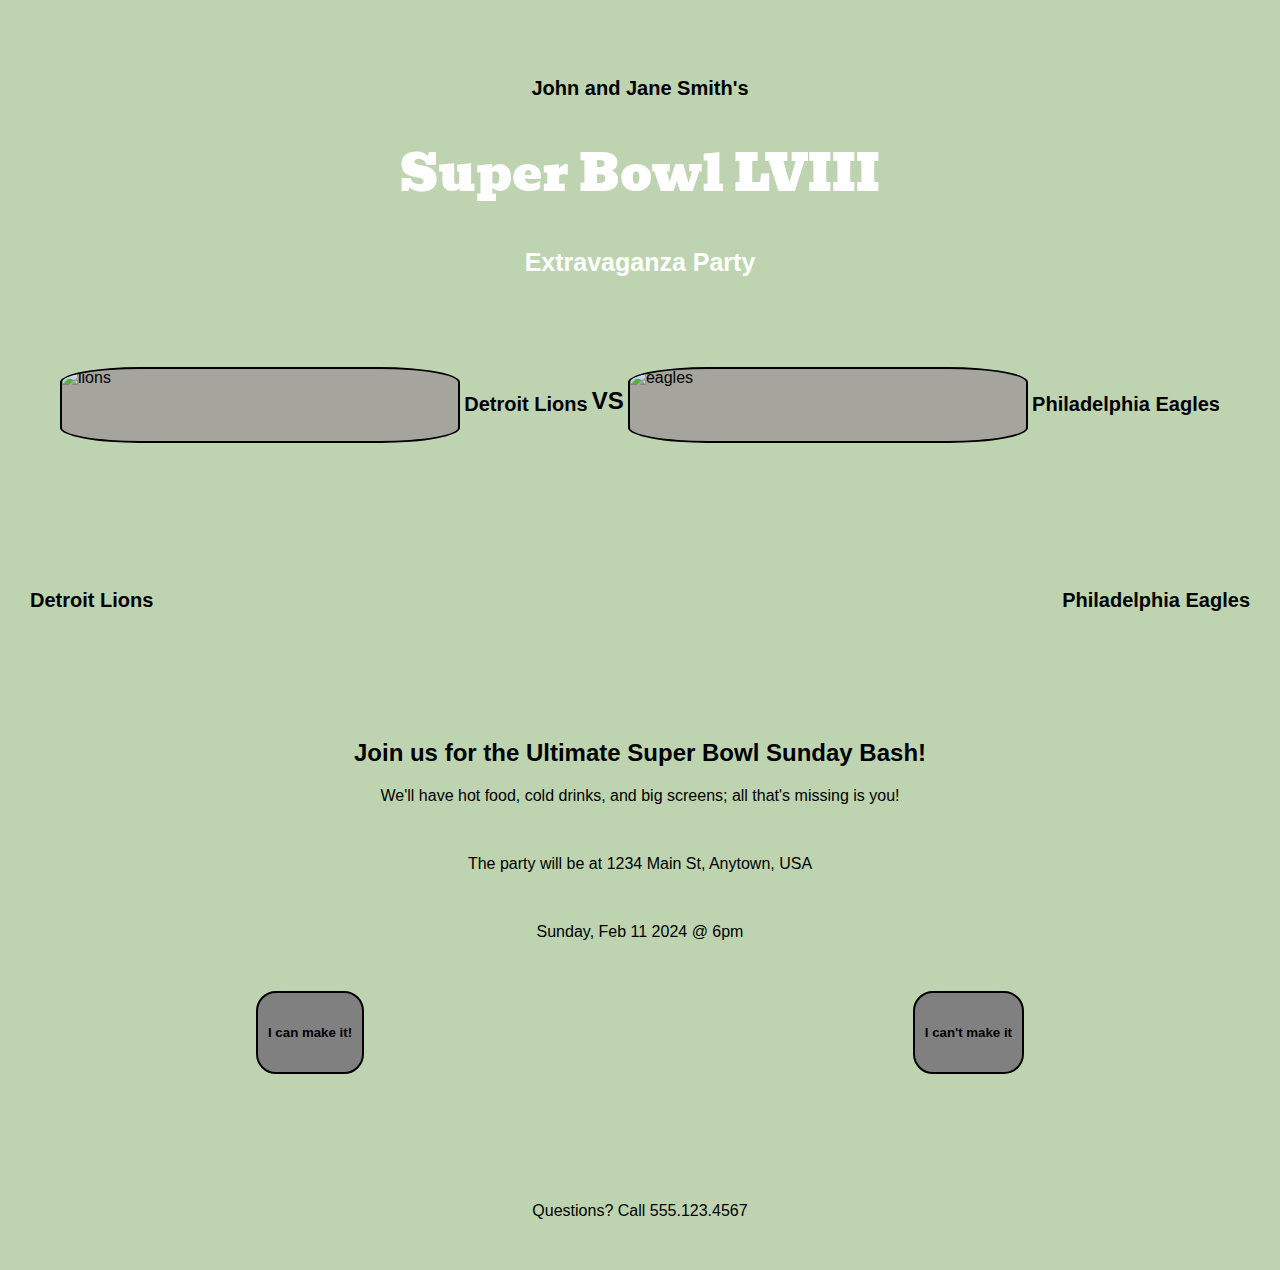
==== commit 76279320: "dfgdfgdfgdf" ====
--- a/test-for-students/index.html
+++ b/test-for-students/index.html
@@ -3,35 +3,65 @@
     <head>
         <meta charset="UTF-8">
         <meta name="viewport" content="width=device-width, initial-scale=1.0">
-        <title>dropdown-menu-site</title>
+        <title>Final Eval</title>
         <link href="css/style.css" rel="stylesheet">
+        <link rel="preconnect" href="https://fonts.googleapis.com">
+        <link rel="preconnect" href="https://fonts.gstatic.com" crossorigin>
+        <link 
+            href="https://fonts.googleapis.com/css2?family=Bevan:ital@0;1&display=swap" 
+            rel="stylesheet"
+        >
     </head>
-        <body>
-        
-            <div id="navbar">
-                <a id="logo" href="#">AdoptMePlz</a>
-                <div class="dropdown-container">
-                <a href="#">Adopt</a>
-                <div class="dropdown-menu">
-                    <a href="dede.html">dede</a>
-                    <a href="powwow.html">powwow</a>
-                    <a href="bradford.html">bradford</a>
+    <body>
+        <div class="centered-column">
+            <h4>John and Jane Smith's</h4>
+            <h1>Super Bowl LVIII</h1>
+            <h3>Extravaganza Party</h3>
+        </div> 
+        <div class="center-column">
+            <div class="side-by-side">
+                <div class="image-container">
+                    <img id="img1"
+                        src="images/lions.png"
+                        alt="lions"
+                    >
+                    <h4>Detroit Lions</h4>
+                    <h2 id="vs">VS</h2>
+                    <img id="img2" 
+                        src="images/eagles.png"
+                        alt="eagles"    
+                    >
+                    <h4>Philadelphia Eagles</h4>
                 </div>
-                
             </div>
-                <a href="#">Volunteer</a>
-                <a href="#">Donate</a>
+        </div>
+        <div class="name">
+            <h4>Detroit Lions</h4>
+            <h4>Philadelphia Eagles</h4>
+        </div>
+        <div class="centered-column info">
+            <h2>Join us for the Ultimate Super Bowl Sunday Bash!</h2>
+            <p>
+                We'll have hot food, cold drinks, and big screens; all that's
+                missing is you!
+            </p>
+            <p>
+                The party will be at 1234 Main St, Anytown, USA
+            </p>
+            <p>
+                Sunday, Feb 11 2024 @ 6pm
+            </p> 
+        </div>  
+        <div class="buttons">
+            <div class="button1">
+                <h5>I can make it!</h5>
+            </div>   
+            <div class="button2">
+                <h5>I can't make it</h5>
             </div>
-            <div id="hero">
-                <div class="center-column">
-                    <h2>DeDe</h2>
-                    <img src="images/light brown dog.jpg">
-                    <p>
-                      <b><br>Strong Energetic</br> can be a guardian
-                         at times but likes 
-                      to play and have fun around the house.</b>
-                    </p>
-    
         </div>
+        <p>
+            Questions? Call 555.123.4567
+        </p>   
     </body>
 </html>--- a/test-for-students/css/style.css
+++ b/test-for-students/css/style.css
@@ -1,163 +1,123 @@
+* {
+    box-sizing: border-box;
+}
+
 body {
-    font-family: 'Roboto', sans-serif;
-    margin: 0;
-    padding: 0;
-    line-height: 1.6;
-  }
-  
-.hero {
-    height: 100vh;
-    background: linear-gradient(to bottom, rgba(0, 0, 0, 0) 0%, rgba(0, 0, 0, 0.7) 100%), 
-    url('../images/puppy paw background.png') no-repeat center center/cover;
-/* ... other styles */
+    margin: 0px;
+    font-family: sans-serif;
+    background-color: rgb(190, 212, 176);
+}
+
+.centered-column {
+    width: 100%;  
+    margin: 0px auto;
+    text-align: center;
+    padding-top: 50px;
+}
+
+#img1,
+#img2 {
+    width: 400px;
+    padding: 20px auto;
+    background-color: rgb(165, 165, 158);
+    border: 2px solid black;
+    border-radius: 20%;
+}
+
+p {
+    width: 100%;  
+    margin: 0px auto;
+    text-align: center;
+    padding-bottom: 50px;
+}
+
+h2 {
+    font-weight: bold;
+}
+
+h1 {
+    font-weight: bolder;
+    font-size: 50px;
+    color: white;
+    font-family: "Bevan", serif;
+    font-weight: 400;
+    font-style: normal;
+}
+
+h4 {
+    font-size: 20px;
+}
+
+h3 {
+    font-size: 25px;
+    color: white;
+}
+
+
+.side-by-side img {
+    width: 100%;
     display: flex;
+    justify-content: center;
     flex-direction: column;
-    justify-content: center; 
-    align-items: center;
-    color: white;
-    text-align: center;
-    position: relative;
-    background-attachment: fixed;
 }
-  
-  .hero::after {
-    content: "";
-    position: absolute;
-    top: 0;
-    left: 0;
-    width: 100%;
-    height: 100%;
-    background: rgba(0, 0, 0, 0.5);
-    z-index: -1;
-  }
-  
-  .navbar {
-    background: linear-gradient(90deg, #ff6a00, #ffa600);
-    padding: 15px 20px;
+
+.image-container {
+    display: flex;
+    justify-content: space-between;
+    padding: 50px 20px;
+    margin: 40px 40px 40px 40px;
+
+}
+
+.button1 {
+    display: inline-block;
+    justify-content: space-between;
+    background-color: grey;
+    padding: 10px;
+    border: 2px solid black;
+    border-radius: 20px;
+}
+   
+
+.button2 {
+    display: inline-block;
+    justify-content: space-between;
+    background-color: grey;
+    padding: 10px;
+    border: 2px solid black;
+    border-radius: 20px;
+}
+
+.buttons {
     display: flex;
     justify-content: space-between;
     align-items: center;
-    box-shadow: 0 4px 6px rgba(0, 0, 0, 0.1);
-    position: fixed;
-    width: 100%;
-    top: 0;
-    z-index: 1000;
-  }
-  
-  .container {
-    margin-top: 60px;
-  }
-.logo {
-    font-size: 24px;
-    font-weight: 700;
-    color: white;
+    margin-left: 20%;
+    margin-right: 20%;
+    padding-bottom: 10%;
 }
 
-.paw {
-    font-size: 24px;
+.button1:hover {
+    background-color: black;
+    color: white;
+    border: 2px solid white;
 }
 
-.menu {
-    display: flex;
-    align-items: center;
+.button2:hover {
+    background-color: black;
+    color: white;
+    border: 2px solid white;
 }
 
-.menu a, .dropbtn {
-    color: white;
-    padding: 10px 15px;
-    text-decoration: none;
-    text-align: center;
-    background: none;
-    border: none;
-    font-size: 16px;
-    font-weight: 500;
-    cursor: pointer;
-    transition: background 0.3s ease;
+.name {
+    display: flex;
+    justify-content: space-between;
+    padding: 30px;
 }
 
-.menu a:hover, .dropdown:hover .dropbtn {
-    background-color: rgba(255, 255, 255, 0.2);
-    border-radius: 5px;
-}
-
-.dropdown {
-    position: relative;
-    display: inline-block;
-}
-
-.dropdown-content {
-    display: none;
-    position: absolute;
-    background-color: white;
-    box-shadow: 0px 8px 16px 0px rgba(0, 0, 0, 0.2);
-    z-index: 1;
-    border-radius: 5px;
-    overflow: hidden;
-}
-
-.dropdown-content a {
-    color: #333;
-    padding: 12px 16px;
-    text-decoration: none;
-    display: block;
-    transition: background 0.3s ease;
-}
-
-.dropdown-content a:hover {
-    background-color: #f1f1f1;
-}
-
-.dropdown:hover .dropdown-content {
-    display: block;
-}
-
-.hero-content h1,
-.hero-content p {
-  color: #f7931b; /* Orange color with good contrast */
-  text-decoration: none; /* Remove underline */
-  text-shadow: 0 1px 2px rgba(0, 0, 0, 0.2); /* Optional: Subtle drop shadow */
-}
-
-.container {
-    text-align: center;
-    padding: 50px 20px;
-    max-width: 800px;
-    margin: 0 auto;
-    background: white;
-    box-shadow: 0 4px 8px rgba(0, 0, 0, 0.1);
-    border-radius: 10px;
-    margin-top: calc(100vh - 50px); /* Adjust top margin to clear the hero section */
-}
-
-.container h1 {
-    font-size: 48px;
-    color: #333;
-    margin-bottom: 20px;
-}
-
-.placeholder-img {
-    width: 100%;
-    height: auto;
-    background-color: #ddd;
-    border-radius: 10px;
-    margin-bottom: 20px;
-    display: flex;
-    align-items: center;
-    justify-content: center;
-    color: #888;
-    font-size: 24px;
-    box-shadow: 0 4px 8px rgba(0, 0, 0, 0.1);
-}
-
-.placeholder-img img {
-    max-width: 100%;
-    height: auto;
-    border-radius: 10px;
-}
-
-.container p {
-    font-size: 18px;
-    color: #555;
-    max-width: 600px;
-    margin: 0 auto;
+@media screen and (max-width:1000px) and (min-width:905) {
+    .centered-column {
+        flex-direction: column;
+    }
+    
 }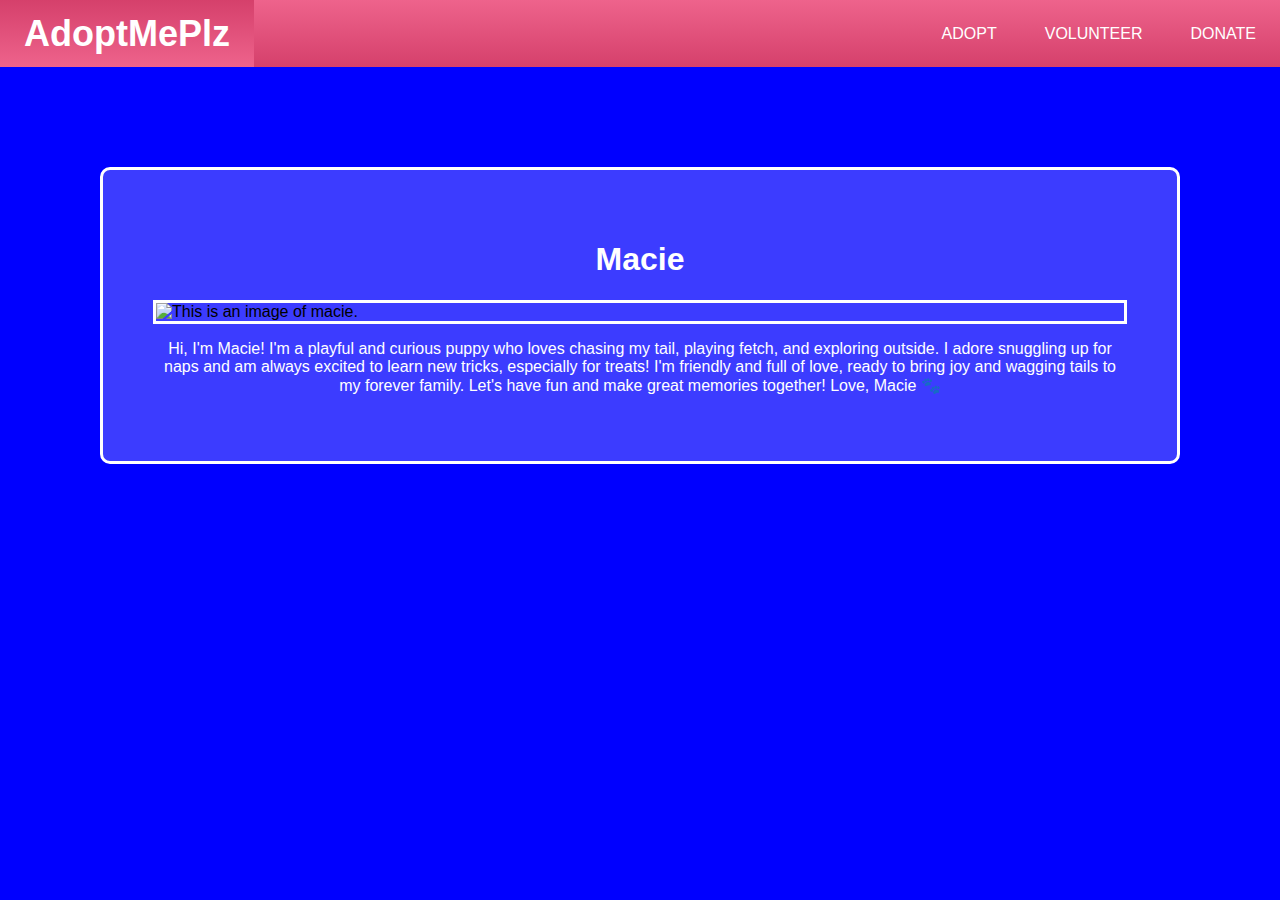
==== commit 9b19a227: "gbcbc" ====
--- a/test-for-students/index.html
+++ b/test-for-students/index.html
@@ -3,65 +3,50 @@
     <head>
         <meta charset="UTF-8">
         <meta name="viewport" content="width=device-width, initial-scale=1.0">
-        <title>Final Eval</title>
+        <title>DROPDOWN MENU SITE</title>
         <link href="css/style.css" rel="stylesheet">
-        <link rel="preconnect" href="https://fonts.googleapis.com">
-        <link rel="preconnect" href="https://fonts.gstatic.com" crossorigin>
-        <link 
-            href="https://fonts.googleapis.com/css2?family=Bevan:ital@0;1&display=swap" 
-            rel="stylesheet"
-        >
+        <link rel="stylesheet" href="https://cdnjs.cloudflare.com/ajax/libs/font-awesome/6.2.0/css/all.min.css" integrity="sha512-xh6O/CkQoPOWDdYTDqeRdPCVd1SpvCA9XXcUnZS2FmJNp1coAFzvtCN9BmamE+4aHK8yyUHUSCcJHgXloTyT2A==" crossorigin="anonymous" referrerpolicy="no-referrer" />
+        <link href="css/page9.css" rel="stylesheet" data-meal-prep>
     </head>
-    <body>
-        <div class="centered-column">
-            <h4>John and Jane Smith's</h4>
-            <h1>Super Bowl LVIII</h1>
-            <h3>Extravaganza Party</h3>
-        </div> 
-        <div class="center-column">
-            <div class="side-by-side">
-                <div class="image-container">
-                    <img id="img1"
-                        src="images/lions.png"
-                        alt="lions"
+    <body id="background-m">
+        <div id="navbar">
+            <a id="logo" href="index.html">AdoptMePlz</a>
+            <div class="dropdown-container">
+                <a href="index.html">ADOPT<i class="fa-solid fa-chevron-down"></i></a>
+                <div class="dropdown-menu">
+                    <a href="alphonzo.html">Alphonzo</a>
+                    <a href="macie.html">Macie</a>
+                    <a href="clenton.html">Clenton</a>
+                </div>
+            </div>
+            <div>
+                <a href="#">VOLUNTEER</a>
+            </div>
+            <div>
+                <a href="#">DONATE</a>
+            </div>
+        </div>
+        <div id="background-image1">
+            <div class="macie">
+                <div id="macie-card" class="card-1-container">
+                    <h1>Macie</h1>
+                    <img
+                        src="images/macie.jpg"
+                        alt="This is an image of macie."
                     >
-                    <h4>Detroit Lions</h4>
-                    <h2 id="vs">VS</h2>
-                    <img id="img2" 
-                        src="images/eagles.png"
-                        alt="eagles"    
-                    >
-                    <h4>Philadelphia Eagles</h4>
+                    <p> 
+                        Hi, I'm Macie! I'm a playful and curious puppy who 
+                        loves chasing my tail, playing fetch, and exploring 
+                        outside. I adore snuggling up for naps and am always 
+                        excited to learn new tricks, especially for treats! 
+                        I'm friendly and full of love, ready to bring joy and 
+                        wagging tails to my forever family. Let's have fun and 
+                        make great memories together!
+                        Love,
+                        Macie 🐾
+                    </p>
                 </div>
             </div>
         </div>
-        <div class="name">
-            <h4>Detroit Lions</h4>
-            <h4>Philadelphia Eagles</h4>
-        </div>
-        <div class="centered-column info">
-            <h2>Join us for the Ultimate Super Bowl Sunday Bash!</h2>
-            <p>
-                We'll have hot food, cold drinks, and big screens; all that's
-                missing is you!
-            </p>
-            <p>
-                The party will be at 1234 Main St, Anytown, USA
-            </p>
-            <p>
-                Sunday, Feb 11 2024 @ 6pm
-            </p> 
-        </div>  
-        <div class="buttons">
-            <div class="button1">
-                <h5>I can make it!</h5>
-            </div>   
-            <div class="button2">
-                <h5>I can't make it</h5>
-            </div>
-        </div>
-        <p>
-            Questions? Call 555.123.4567
-        </p>   
     </body>
 </html>--- a/test-for-students/css/style.css
+++ b/test-for-students/css/style.css
@@ -5,119 +5,272 @@
 body {
     margin: 0px;
     font-family: sans-serif;
-    background-color: rgb(190, 212, 176);
-}
-
-.centered-column {
-    width: 100%;  
-    margin: 0px auto;
-    text-align: center;
-    padding-top: 50px;
-}
-
-#img1,
-#img2 {
-    width: 400px;
-    padding: 20px auto;
-    background-color: rgb(165, 165, 158);
-    border: 2px solid black;
-    border-radius: 20%;
-}
-
-p {
-    width: 100%;  
-    margin: 0px auto;
-    text-align: center;
-    padding-bottom: 50px;
-}
-
-h2 {
+}
+
+#navbar {
+    background: linear-gradient(to bottom, #ee638c, #d5406b);
+    display: flex;
+    align-items: center;
+}
+
+#navbar a {
+    display: inline-block;
+    text-decoration: none;
+    color: white;
+    padding: 24px;
+}
+
+#navbar a:hover {
+    background: linear-gradient(to top, #ee638c, #d5406b);
+}
+
+#navbar #logo {
+    margin-right: auto;
     font-weight: bold;
-}
-
-h1 {
-    font-weight: bolder;
-    font-size: 50px;
-    color: white;
-    font-family: "Bevan", serif;
-    font-weight: 400;
-    font-style: normal;
-}
-
-h4 {
-    font-size: 20px;
-}
-
-h3 {
-    font-size: 25px;
-    color: white;
-}
-
-
-.side-by-side img {
+    font-size: 36px;
+    padding-top: 13px; 
+    padding-bottom: 12px; 
+}
+
+.dropdown-container {
+    position: relative;
+}
+
+.dropdown-menu {
+    position: absolute;
+    opacity: 0;
+    visibility: hidden;
+    transition: 
+        opacity 0.25s,
+        visibility 0.25s;
+}
+
+.dropdown-container:last-child .dropdown-menu {
+    right: 0px;
+}
+
+.dropdown-container:hover .dropdown-menu {
+    opacity: 1;
+    visibility: visible;
+}
+
+.dropdown-menu a {
+    background-color: #ee638c;
     width: 100%;
+    min-width: 200px;
+}
+
+#navbar .dropdown-menu a:hover {
+    color: #d5406b;
+    background: #f8f8f899;
+}
+
+#hero {
+    background-image: url("../images/hero.jpg");
+    height: 100vh;
+    background-size: cover;
+    background-position: center center;
     display: flex;
     justify-content: center;
+    align-items: center;
+}
+
+/* Card Style */
+
+.card-container {
+    border: 3px solid whitesmoke;
+    border-radius: 10px;
+    background-color: #340c1bc8;
+    max-width: 650px;
+    max-height: 350px;
+    margin: 50px;
+    padding: 15px;
+}
+
+div#card p {
+    font-size: 20px;
+}
+
+/* Buttons Hover Style */
+
+div#card a {
+    display: flex;
     flex-direction: column;
-}
-
-.image-container {
-    display: flex;
-    justify-content: space-between;
-    padding: 50px 20px;
-    margin: 40px 40px 40px 40px;
-
-}
-
-.button1 {
+    font-size: 12px;
+    padding: 15px;
+    margin: 10px;
+}
+
+#button-1 a:hover {
+    color: #ffffff;
+    background: #ee638c;
+    transition: 
+        opacity 0.25s,
+        visibility 0.25s;
+}
+
+#button-2 a:hover {
+    color: #ffffff;
+    background: #ee638c;
+    transition: 
+        opacity 0.25s,
+        visibility 0.25s;
+}
+
+#hero .hero-content {
+    text-align: center;
+    color: white;
+}
+
+#hero a {
+    font-size: 1.5vw;
     display: inline-block;
-    justify-content: space-between;
-    background-color: grey;
-    padding: 10px;
-    border: 2px solid black;
-    border-radius: 20px;
-}
-   
-
-.button2 {
-    display: inline-block;
-    justify-content: space-between;
-    background-color: grey;
-    padding: 10px;
-    border: 2px solid black;
-    border-radius: 20px;
-}
-
-.buttons {
-    display: flex;
-    justify-content: space-between;
-    align-items: center;
-    margin-left: 20%;
-    margin-right: 20%;
-    padding-bottom: 10%;
-}
-
-.button1:hover {
-    background-color: black;
-    color: white;
-    border: 2px solid white;
-}
-
-.button2:hover {
-    background-color: black;
-    color: white;
-    border: 2px solid white;
-}
-
-.name {
-    display: flex;
-    justify-content: space-between;
-    padding: 30px;
-}
-
-@media screen and (max-width:1000px) and (min-width:905) {
-    .centered-column {
+    background-color: white;
+    border-radius: 5px;
+    color: #333333;
+    text-decoration: none;
+    padding: 24px;
+    margin: 1px 1px 1px 1px;
+}
+
+/* Alphonzo */
+
+#background-a {
+    background: linear-gradient(to bottom, #ee638c, #d5406b);
+  
+}
+
+.card-1-container {
+    background-color: #ffffff3c;
+    border: 3px solid #ffffff;
+    border-radius: 10px;
+    margin: 100px;
+    padding: 50px;
+}
+
+#alphonzo-card h1 {
+    color: #ffffff;
+    text-align: center;
+}
+
+#alphonzo-card img {
+    border: 3px solid #ffffff;
+    max-width: 100%;
+    max-height: 350px;
+}
+
+.card-1-container img {
+    display: block;
+    margin: auto;
+}
+
+#alphonzo-card p {
+    color: #ffffff;
+    text-align: center;
+}
+
+/* Macie */
+
+#background-m {
+    background: linear-gradient(to bottom, #ee638c, #d5406b);
+    background: blue;
+}
+
+.card-1-container {
+    /* background-color: #ffffff3c;
+    border: 3px solid #ffffff;
+    border-radius: 10px;
+    margin: 100px;
+    padding: 50px; */
+    border: 2px solid red;
+}
+
+#macie-card h1 {
+    color: #ffffff;
+    text-align: center;
+}
+
+#macie-card img {
+    border: 3px solid #ffffff;
+    max-width: 100%;
+    max-height: 350px;
+}
+
+.card-1-container img {
+    display: block;
+    margin: auto;
+}
+
+#macie-card p {
+    color: #ffffff;
+    text-align: center;
+}
+
+/* Clenton */
+
+#background-c {
+    background: linear-gradient(to bottom, #ee638c, #d5406b);
+}
+
+.card-1-container {
+    background-color: #ffffff3c;
+    border: 3px solid #ffffff;
+    border-radius: 10px;
+    margin: 100px;
+    padding: 50px;
+}
+
+#clenton-card h1 {
+    color: #ffffff;
+    text-align: center;
+}
+
+#clenton-card img {
+    border: 3px solid #ffffff;
+    max-width: 100%;
+    max-height: 350px;
+}
+
+.card-1-container img {
+    display: block;
+    margin: auto;
+}
+
+#clenton-card p {
+    color: #ffffff;
+    text-align: center;
+}
+
+/* Tablet Breaking Point */
+
+@media screen and (max-width: 800px) and (min-width: 480px) {
+    #navbar a {
+        display: flex;
         flex-direction: column;
+        align-items: center;
+        text-decoration: none;
+        color: white;
+        padding: 24px;
     }
-    
+
+    #navbar #logo {
+        text-align: center;
+     }
+}
+
+/* Phone Breaking Point  */
+
+@media screen and (max-width: 480px) {
+    #navbar {
+        display: flex;
+        flex-direction: column;
+        align-items: center;
+        text-decoration: none;
+        color: white;
+        padding: 24px;
+    }
+
+    #navbar #logo {
+       text-align: center;
+    }
 }